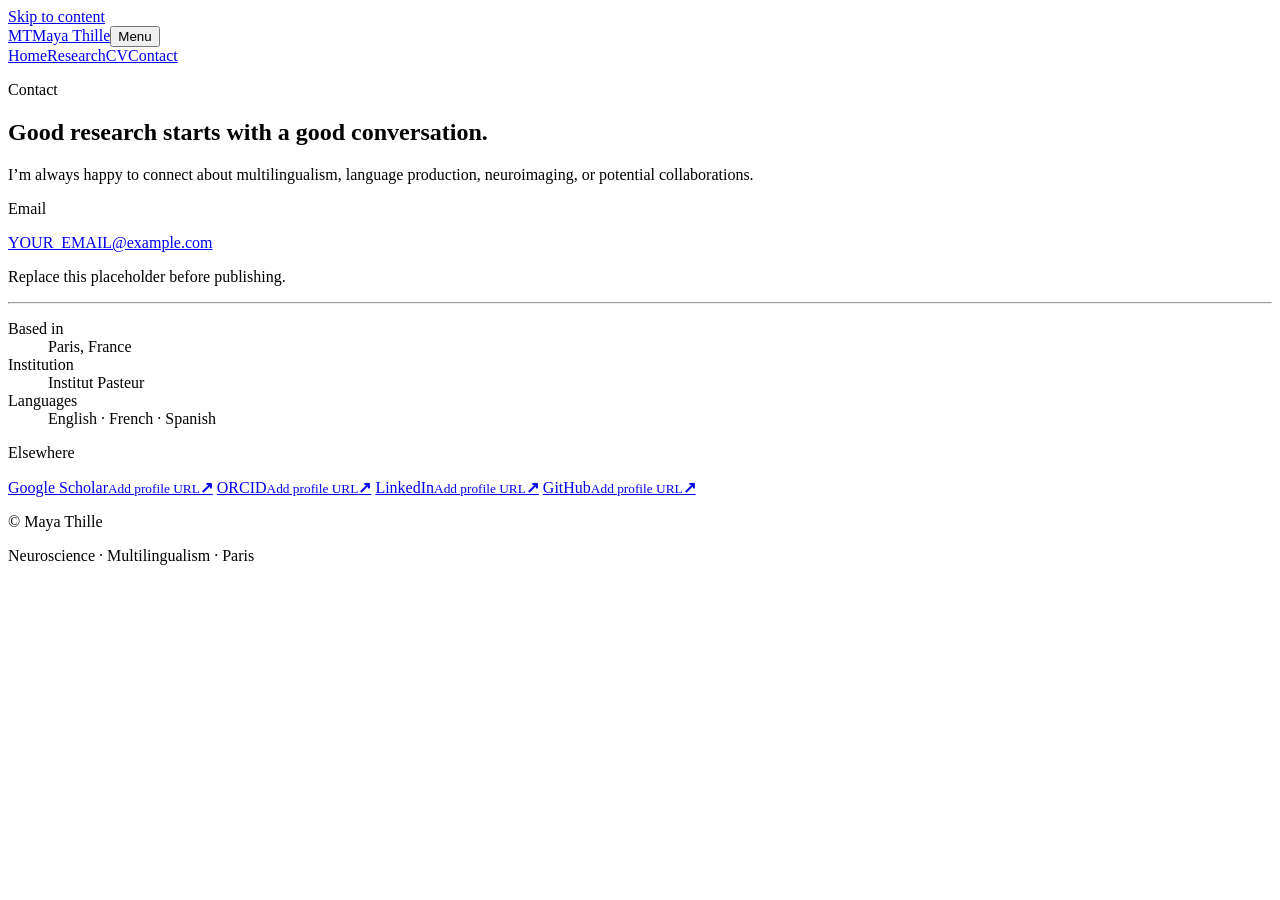
==== contact.html @ ec7914dd "Add files via upload" ====
<!doctype html>
<html lang="en">
<head>
  <meta charset="utf-8"><meta name="viewport" content="width=device-width, initial-scale=1">
  <meta name="description" content="Contact Maya Thille about neuroscience, multilingualism, or research collaboration.">
  <title>Contact | Maya Thille</title>
  <link rel="icon" href="assets/favicon.svg" type="image/svg+xml">
  <link rel="preconnect" href="https://fonts.googleapis.com"><link rel="preconnect" href="https://fonts.gstatic.com" crossorigin>
  <link href="https://fonts.googleapis.com/css2?family=DM+Sans:wght@400;500;600;700&family=Newsreader:opsz,wght@6..72,500;6..72,600&display=swap" rel="stylesheet">
  <link rel="stylesheet" href="assets/styles.css"><script src="assets/script.js" defer></script>
</head>
<body data-page="contact">
  <a class="skip-link" href="#main">Skip to content</a>
  <header class="site-header"><a class="brand" href="index.html" aria-label="Maya Thille, home"><span class="brand-mark">MT</span><span>Maya Thille</span></a><button class="menu-toggle" aria-expanded="false" aria-controls="site-nav"><span></span><span></span><span></span><span class="sr-only">Menu</span></button><nav id="site-nav" class="site-nav" aria-label="Primary navigation"><a href="index.html">Home</a><a href="research.html">Research</a><a href="cv.html">CV</a><a class="active" href="contact.html">Contact</a></nav></header>
  <main id="main">
    <section class="contact-hero shell">
      <div class="contact-copy reveal">
        <p class="eyebrow">Contact</p>
        <h1>Good research starts with a good conversation.</h1>
        <p>I’m always happy to connect about multilingualism, language production, neuroimaging, or potential collaborations.</p>
      </div>
      <div class="contact-card reveal">
        <p class="contact-label">Email</p>
        <!-- Replace the placeholder address below with your real email in both the href and visible text. -->
        <a class="contact-email" href="mailto:YOUR_EMAIL@example.com">YOUR_EMAIL@example.com</a>
        <p class="placeholder-note">Replace this placeholder before publishing.</p>
        <hr>
        <dl><div><dt>Based in</dt><dd>Paris, France</dd></div><div><dt>Institution</dt><dd>Institut Pasteur</dd></div><div><dt>Languages</dt><dd>English · French · Spanish</dd></div></dl>
      </div>
    </section>

    <section class="section shell link-section reveal">
      <p class="section-number">Elsewhere</p>
      <div class="profile-links">
        <!-- Replace # with your profile URLs. -->
        <a href="#" aria-label="Add Maya's Google Scholar URL"><span>Google Scholar</span><small>Add profile URL</small><b aria-hidden="true">↗</b></a>
        <a href="#" aria-label="Add Maya's ORCID URL"><span>ORCID</span><small>Add profile URL</small><b aria-hidden="true">↗</b></a>
        <a href="#" aria-label="Add Maya's LinkedIn URL"><span>LinkedIn</span><small>Add profile URL</small><b aria-hidden="true">↗</b></a>
        <a href="#" aria-label="Add Maya's GitHub URL"><span>GitHub</span><small>Add profile URL</small><b aria-hidden="true">↗</b></a>
      </div>
    </section>
  </main>
  <footer class="site-footer shell"><p>© <span data-year></span> Maya Thille</p><p>Neuroscience · Multilingualism · Paris</p></footer>
</body>
</html>
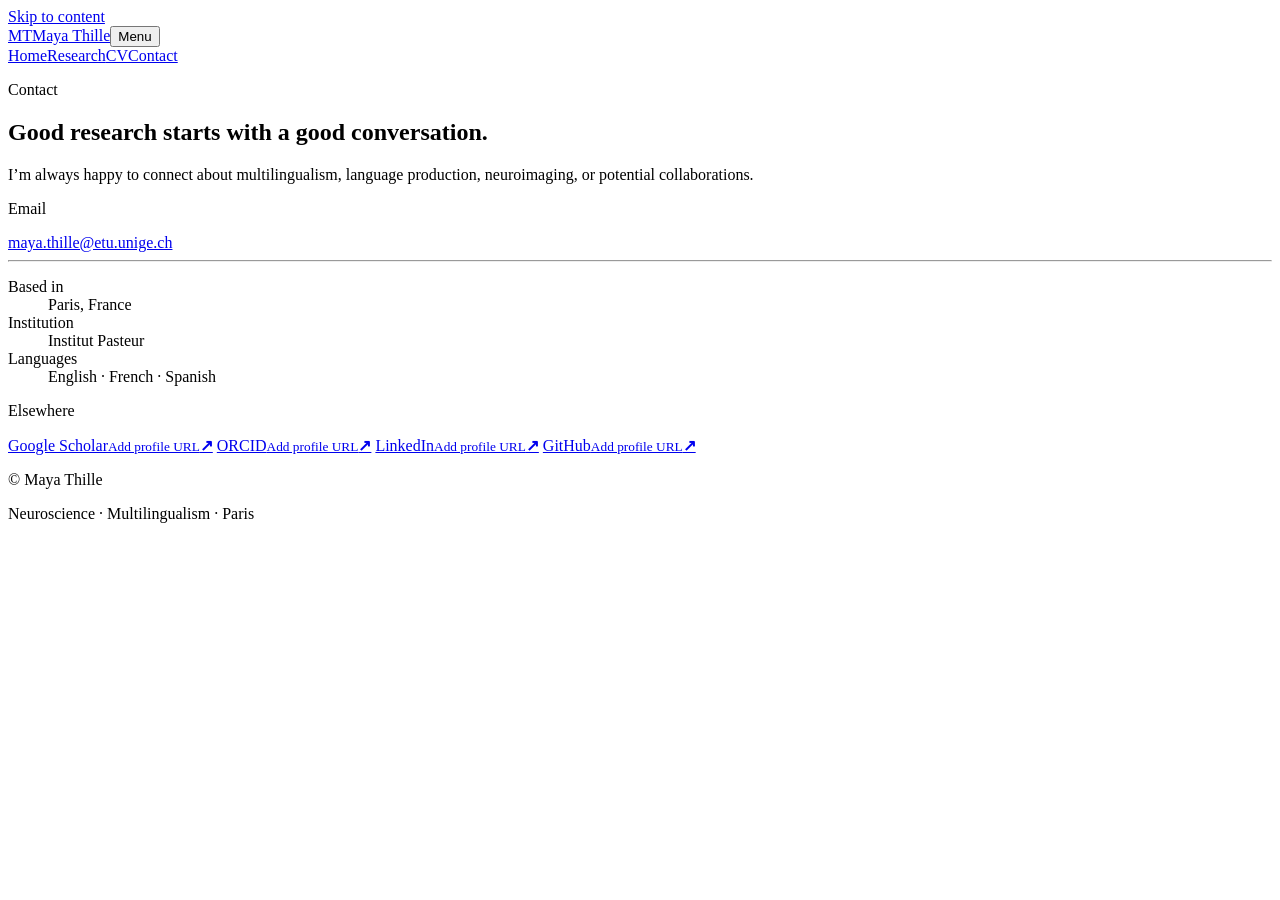
==== commit 207feae2: "Update contact information and profile links" ====
--- a/contact.html
+++ b/contact.html
@@ -22,8 +22,7 @@
       <div class="contact-card reveal">
         <p class="contact-label">Email</p>
         <!-- Replace the placeholder address below with your real email in both the href and visible text. -->
-        <a class="contact-email" href="mailto:YOUR_EMAIL@example.com">YOUR_EMAIL@example.com</a>
-        <p class="placeholder-note">Replace this placeholder before publishing.</p>
+        <a class="contact-email" href="mailto:maya.thille@etu.unige.ch">maya.thille@etu.unige.ch</a>
         <hr>
         <dl><div><dt>Based in</dt><dd>Paris, France</dd></div><div><dt>Institution</dt><dd>Institut Pasteur</dd></div><div><dt>Languages</dt><dd>English · French · Spanish</dd></div></dl>
       </div>
@@ -34,9 +33,9 @@
       <div class="profile-links">
         <!-- Replace # with your profile URLs. -->
         <a href="#" aria-label="Add Maya's Google Scholar URL"><span>Google Scholar</span><small>Add profile URL</small><b aria-hidden="true">↗</b></a>
-        <a href="#" aria-label="Add Maya's ORCID URL"><span>ORCID</span><small>Add profile URL</small><b aria-hidden="true">↗</b></a>
-        <a href="#" aria-label="Add Maya's LinkedIn URL"><span>LinkedIn</span><small>Add profile URL</small><b aria-hidden="true">↗</b></a>
-        <a href="#" aria-label="Add Maya's GitHub URL"><span>GitHub</span><small>Add profile URL</small><b aria-hidden="true">↗</b></a>
+        <a href="https://orcid.org/0009-0000-3382-6309" aria-label="Add Maya's ORCID URL"><span>ORCID</span><small>Add profile URL</small><b aria-hidden="true">↗</b></a>
+        <a href="www.linkedin.com/in/maya-thille-a87a28192" aria-label="Add Maya's LinkedIn URL"><span>LinkedIn</span><small>Add profile URL</small><b aria-hidden="true">↗</b></a>
+        <a href="https://github.com/mthille" aria-label="Add Maya's GitHub URL"><span>GitHub</span><small>Add profile URL</small><b aria-hidden="true">↗</b></a>
       </div>
     </section>
   </main>
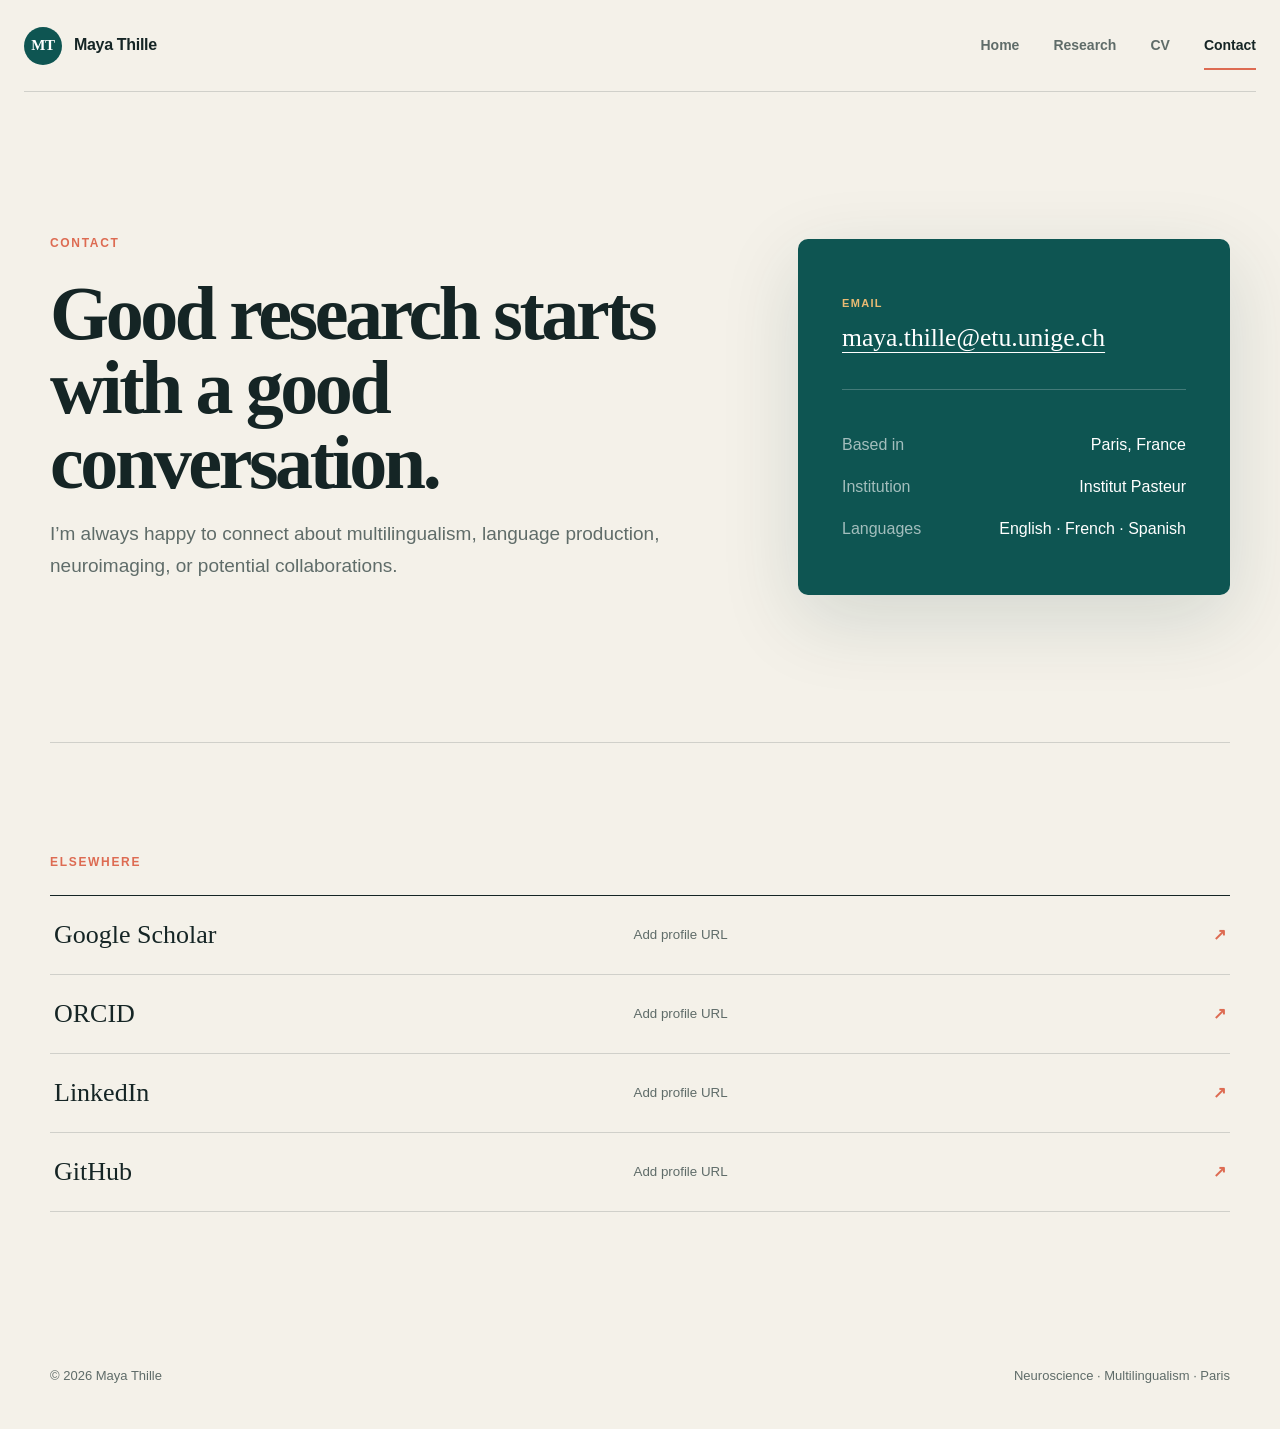
==== commit 898ede26: "Update favicon and stylesheet paths in contact.html" ====
--- a/contact.html
+++ b/contact.html
@@ -4,10 +4,10 @@
   <meta charset="utf-8"><meta name="viewport" content="width=device-width, initial-scale=1">
   <meta name="description" content="Contact Maya Thille about neuroscience, multilingualism, or research collaboration.">
   <title>Contact | Maya Thille</title>
-  <link rel="icon" href="assets/favicon.svg" type="image/svg+xml">
+  <link rel="icon" href="favicon.svg" type="image/svg+xml">
   <link rel="preconnect" href="https://fonts.googleapis.com"><link rel="preconnect" href="https://fonts.gstatic.com" crossorigin>
   <link href="https://fonts.googleapis.com/css2?family=DM+Sans:wght@400;500;600;700&family=Newsreader:opsz,wght@6..72,500;6..72,600&display=swap" rel="stylesheet">
-  <link rel="stylesheet" href="assets/styles.css"><script src="assets/script.js" defer></script>
+  <link rel="stylesheet" href="styles.css"><script src="script.js" defer></script>
 </head>
 <body data-page="contact">
   <a class="skip-link" href="#main">Skip to content</a>
--- a/styles.css
+++ b/styles.css
@@ -0,0 +1,14 @@
+:root{--ink:#152525;--muted:#5f6c69;--paper:#f4f1e9;--white:#fffdf8;--teal:#0e5552;--teal-dark:#083b3a;--coral:#dd6b52;--gold:#d7ae58;--line:rgba(21,37,37,.16);--serif:"Newsreader",Georgia,serif;--sans:"DM Sans",Arial,sans-serif;--shadow:0 24px 80px rgba(15,57,55,.14)}
+*{box-sizing:border-box}html{scroll-behavior:smooth}body{margin:0;background:var(--paper);color:var(--ink);font-family:var(--sans);font-size:16px;line-height:1.65}a{color:inherit}img{max-width:100%}.shell{width:min(1180px,calc(100% - 48px));margin-inline:auto}.sr-only{position:absolute;width:1px;height:1px;padding:0;margin:-1px;overflow:hidden;clip:rect(0,0,0,0);white-space:nowrap;border:0}.skip-link{position:fixed;top:12px;left:12px;z-index:1000;transform:translateY(-150%);background:var(--ink);color:white;padding:10px 16px;border-radius:4px}.skip-link:focus{transform:none}
+.site-header{height:92px;display:flex;align-items:center;justify-content:space-between;width:min(1320px,calc(100% - 48px));margin:auto;border-bottom:1px solid var(--line)}.brand{display:flex;align-items:center;gap:12px;text-decoration:none;font-weight:700;letter-spacing:-.02em}.brand-mark{display:grid;place-items:center;width:38px;height:38px;border-radius:50%;background:var(--teal);color:white;font-family:var(--serif);font-size:15px}.site-nav{display:flex;align-items:center;gap:34px}.site-nav a{text-decoration:none;color:var(--muted);font-size:14px;font-weight:600;position:relative}.site-nav a:hover,.site-nav a.active{color:var(--ink)}.site-nav a.active:after{content:"";position:absolute;left:0;right:0;bottom:-13px;height:2px;background:var(--coral)}.menu-toggle{display:none;border:0;background:none;padding:8px}.menu-toggle>span:not(.sr-only){display:block;width:24px;height:2px;background:var(--ink);margin:5px 0}
+.hero{min-height:690px;display:grid;grid-template-columns:1.2fr .8fr;gap:80px;align-items:center;padding-block:80px}.eyebrow,.section-number{text-transform:uppercase;letter-spacing:.14em;font-size:12px;font-weight:700;color:var(--coral);margin:0 0 22px}.hero h1,.page-hero h1,.contact-copy h1{font:600 clamp(54px,7vw,94px)/.98 var(--serif);letter-spacing:-.045em;margin:0;max-width:820px}.hero h1 em{color:var(--teal);font-weight:500}.hero-lede{font-size:19px;max-width:680px;color:var(--muted);margin:30px 0}.button-row{display:flex;gap:14px;flex-wrap:wrap}.button{display:inline-flex;align-items:center;justify-content:center;gap:12px;text-decoration:none;border:1px solid var(--teal);padding:13px 20px;border-radius:999px;font-weight:700;font-family:inherit;font-size:14px;cursor:pointer}.button-primary{background:var(--teal);color:white}.button-primary:hover{background:var(--teal-dark)}.button-secondary{background:transparent;color:var(--teal)}.button-secondary:hover{background:rgba(14,85,82,.07)}.button-light{border-color:white;color:white}.button-light:hover{background:white;color:var(--teal)}
+.hero-visual{position:relative;aspect-ratio:1;border-radius:50%;border:1px solid var(--line);display:grid;place-items:center;background:radial-gradient(circle,rgba(255,255,255,.9),rgba(215,174,88,.1) 50%,transparent 51%)}.hero-visual:before,.hero-visual:after{content:"";position:absolute;border-radius:50%;border:1px solid rgba(14,85,82,.18)}.hero-visual:before{inset:16%}.hero-visual:after{inset:32%}.brain-core{width:112px;height:112px;border-radius:48% 52% 46% 54%;display:grid;place-items:center;background:var(--teal);color:white;z-index:2;box-shadow:0 14px 45px rgba(14,85,82,.3);animation:breathe 5s ease-in-out infinite}.brain-core span{font:500 24px var(--serif)}.orbit{position:absolute;inset:0;animation:spin 20s linear infinite}.orbit span{position:absolute;display:grid;place-items:center;width:54px;height:54px;border-radius:50%;background:var(--white);border:1px solid var(--line);font-weight:700;color:var(--teal);box-shadow:0 8px 25px rgba(21,37,37,.1)}.orbit-one span{top:3%;left:46%}.orbit-two{animation-duration:16s;animation-direction:reverse;transform:rotate(120deg)}.orbit-two span{top:14%;left:14%;transform:rotate(-120deg)}.orbit-three{animation-duration:24s;transform:rotate(240deg)}.orbit-three span{top:18%;right:8%;transform:rotate(-240deg)}.dot{position:absolute;width:10px;height:10px;border-radius:50%;background:var(--coral)}.dot-a{top:28%;left:8%}.dot-b{right:10%;bottom:25%;background:var(--gold)}.dot-c{left:30%;bottom:7%;background:var(--teal)}@keyframes spin{to{transform:rotate(360deg)}}@keyframes breathe{50%{transform:scale(1.05);border-radius:52% 48% 55% 45%}}
+.section{padding-block:110px}.intro-section{display:grid;grid-template-columns:.8fr 1.2fr;gap:80px;border-top:1px solid var(--line)}h2{font:600 clamp(38px,5vw,62px)/1.05 var(--serif);letter-spacing:-.035em;margin:0}.prose-large{font-size:20px;color:var(--muted)}.prose-large p:first-child{margin-top:0}.section-heading{display:flex;justify-content:space-between;align-items:end;margin-bottom:44px}.text-link{text-decoration:none;font-weight:700;color:var(--teal)}.card-grid{display:grid;grid-template-columns:repeat(3,1fr);gap:18px}.feature-card{background:var(--white);border:1px solid var(--line);border-radius:10px;padding:34px;min-height:330px;display:flex;flex-direction:column;transition:transform .25s,box-shadow .25s}.feature-card:hover{transform:translateY(-6px);box-shadow:var(--shadow)}.card-index{color:var(--coral);font-weight:700;font-size:13px}.feature-card h3{font:600 31px/1.05 var(--serif);margin:54px 0 16px}.feature-card p{color:var(--muted);margin:0 0 28px}.tag-row{display:flex;gap:8px;flex-wrap:wrap;margin-top:auto}.tag-row span{font-size:11px;text-transform:uppercase;letter-spacing:.08em;padding:6px 9px;border-radius:4px;background:rgba(14,85,82,.07);color:var(--teal);font-weight:700}.path-section{display:grid;grid-template-columns:1fr 1fr;gap:100px;align-items:start}.path-copy>p:last-child{font-size:18px;color:var(--muted);max-width:500px}.path-list{list-style:none;margin:0;padding:0;border-top:1px solid var(--line)}.path-list li{display:flex;justify-content:space-between;gap:30px;padding:25px 0;border-bottom:1px solid var(--line)}.path-list span{color:var(--muted);font-size:14px}.path-list strong{text-align:right}.cta-section{background:var(--teal);color:white}.cta-inner{padding-block:110px;display:grid;grid-template-columns:1fr auto;gap:40px;align-items:end}.cta-inner .eyebrow{grid-column:1/-1;color:#e9ba73}.cta-inner h2{max-width:800px}.site-footer{display:flex;justify-content:space-between;padding-block:30px;font-size:13px;color:var(--muted)}
+.page-hero{padding-block:110px 90px}.page-hero h1{max-width:1000px}.page-hero>p:last-child{font-size:20px;color:var(--muted);max-width:700px;margin:32px 0 0}.research-question{border-top:1px solid var(--line);border-bottom:1px solid var(--line)}.research-question blockquote{font:500 clamp(34px,4.5vw,60px)/1.1 var(--serif);letter-spacing:-.03em;margin:0;max-width:1000px}.research-project{display:grid;grid-template-columns:260px 1fr;gap:80px;padding:70px 0;border-bottom:1px solid var(--line)}.project-meta{display:flex;flex-direction:column;gap:8px;text-transform:uppercase;letter-spacing:.1em;font-size:11px;font-weight:700;color:var(--coral)}.project-meta span:last-child{color:var(--muted)}.project-content h2{font-size:48px}.project-content>p{font-size:18px;color:var(--muted);max-width:760px}.clean-list{padding:0;list-style:none;margin:28px 0}.clean-list li{padding:10px 0 10px 26px;position:relative}.clean-list li:before{content:"↗";position:absolute;left:0;color:var(--coral)}.finding-grid{display:grid;grid-template-columns:repeat(3,1fr);margin-top:36px;border:1px solid var(--line);border-radius:8px;overflow:hidden}.finding-grid div{padding:22px;border-right:1px solid var(--line)}.finding-grid div:last-child{border:0}.finding-grid strong{display:block;font:600 38px var(--serif);color:var(--teal)}.finding-grid span{font-size:13px;color:var(--muted)}.methods-section{background:var(--teal-dark);color:white}.methods-grid{display:grid;grid-template-columns:repeat(3,1fr);gap:1px;background:rgba(255,255,255,.2);border:1px solid rgba(255,255,255,.2)}.method{background:var(--teal-dark);padding:36px}.method>span{color:#e9ba73;font-size:12px;font-weight:700}.method h3{font:500 28px var(--serif);margin:50px 0 12px}.method p{color:rgba(255,255,255,.7);margin:0}.future-section{display:grid;grid-template-columns:1fr 1fr;gap:80px}.future-section>p{font-size:19px;color:var(--muted);margin-top:40px}
+.cv-header{display:flex;align-items:end;justify-content:space-between;gap:40px}.cv-header h1{font-size:70px}.print-button{white-space:nowrap}.cv-layout{display:grid;grid-template-columns:260px 1fr;gap:80px;padding-bottom:100px}.cv-sidebar{border-top:1px solid var(--ink)}.cv-sidebar section{padding:26px 0;border-bottom:1px solid var(--line)}.cv-sidebar h2{font:700 12px var(--sans);text-transform:uppercase;letter-spacing:.12em;margin-bottom:14px}.cv-sidebar ul{list-style:none;padding:0;margin:0;color:var(--muted);font-size:14px}.cv-sidebar li{padding:2px 0}.cv-section{padding:0 0 64px}.cv-section>h2{font-size:38px;padding-bottom:20px;border-bottom:2px solid var(--ink)}.cv-item{display:grid;grid-template-columns:130px 1fr;gap:30px;padding:28px 0;border-bottom:1px solid var(--line)}.cv-date{font-size:13px;color:var(--coral);font-weight:700}.cv-item h3{font:600 25px var(--serif);margin:0}.cv-place{font-weight:700;color:var(--teal);margin:3px 0 10px}.cv-item p:not(.cv-place),.cv-item ul{color:var(--muted);margin-bottom:0}.skills-lines p{padding:15px 0;margin:0;border-bottom:1px solid var(--line);color:var(--muted)}.skills-lines strong{color:var(--ink)}
+.contact-hero{min-height:650px;display:grid;grid-template-columns:1.2fr .8fr;gap:100px;align-items:center;padding-block:90px}.contact-copy h1{font-size:76px}.contact-copy>p:last-child{font-size:19px;color:var(--muted);max-width:620px}.contact-card{background:var(--teal);color:white;padding:44px;border-radius:10px;box-shadow:var(--shadow)}.contact-label{text-transform:uppercase;letter-spacing:.12em;font-size:11px;color:#e9ba73;font-weight:700}.contact-email{font:500 clamp(19px,2vw,28px) var(--serif);text-decoration-thickness:1px;text-underline-offset:6px;overflow-wrap:anywhere}.placeholder-note{font-size:12px;color:#ffd3c9;margin-top:14px}.contact-card hr{border:0;border-top:1px solid rgba(255,255,255,.22);margin:34px 0}.contact-card dl{margin:0}.contact-card dl div{display:flex;justify-content:space-between;gap:20px;padding:8px 0}.contact-card dt{color:rgba(255,255,255,.62)}.contact-card dd{margin:0;text-align:right}.link-section{border-top:1px solid var(--line)}.profile-links{border-top:1px solid var(--ink)}.profile-links a{display:grid;grid-template-columns:1fr 1fr auto;align-items:center;text-decoration:none;padding:24px 4px;border-bottom:1px solid var(--line);transition:padding .2s,background .2s}.profile-links a:hover{padding-inline:18px;background:rgba(255,255,255,.45)}.profile-links span{font:500 26px var(--serif)}.profile-links small{color:var(--muted)}.profile-links b{color:var(--coral)}
+.reveal{opacity:0;transform:translateY(18px);transition:opacity .7s ease,transform .7s ease}.reveal.visible{opacity:1;transform:none}
+@media(max-width:850px){.site-header{height:76px}.menu-toggle{display:block;z-index:10}.site-nav{display:none;position:absolute;z-index:9;top:76px;left:0;right:0;background:var(--paper);padding:25px 24px;border-bottom:1px solid var(--line);flex-direction:column;align-items:flex-start;gap:20px}.site-nav.open{display:flex}.site-nav a.active:after{bottom:-5px}.hero,.contact-hero{grid-template-columns:1fr;gap:40px;min-height:0}.hero-visual{width:min(500px,100%);justify-self:center}.intro-section,.path-section,.future-section,.cta-inner{grid-template-columns:1fr;gap:40px}.cta-inner .eyebrow{grid-column:auto}.card-grid,.methods-grid{grid-template-columns:1fr}.feature-card{min-height:280px}.research-project{grid-template-columns:1fr;gap:25px}.project-meta{flex-direction:row}.cv-layout{grid-template-columns:1fr}.cv-sidebar{display:grid;grid-template-columns:repeat(2,1fr);gap:0 28px}.cv-header{align-items:start;flex-direction:column}.contact-copy h1{font-size:64px}}
+@media(max-width:560px){.shell,.site-header{width:min(100% - 28px,1180px)}.hero,.page-hero,.contact-hero{padding-block:64px}.hero h1,.page-hero h1,.contact-copy h1{font-size:48px}.section{padding-block:72px}.intro-section{gap:30px}.card-grid{gap:12px}.section-heading{align-items:start;gap:20px;flex-direction:column}.path-list li{flex-direction:column;gap:3px}.path-list strong{text-align:left}.research-project{padding:50px 0}.project-content h2{font-size:36px}.finding-grid{grid-template-columns:1fr}.finding-grid div{border-right:0;border-bottom:1px solid var(--line)}.cv-sidebar{grid-template-columns:1fr}.cv-item{grid-template-columns:1fr;gap:5px}.profile-links a{grid-template-columns:1fr auto}.profile-links small{display:none}.site-footer{flex-direction:column}.hero-visual{margin-top:20px}.contact-card{padding:30px}}
+@media(prefers-reduced-motion:reduce){html{scroll-behavior:auto}.orbit,.brain-core{animation:none}.reveal{opacity:1;transform:none;transition:none}}
+@media print{.site-header,.site-footer,.print-button{display:none!important}body{background:white;font-size:11pt}.shell{width:100%}.page-hero{padding:0 0 35px}.page-hero h1{font-size:36pt}.cv-layout{grid-template-columns:180px 1fr;gap:35px;padding:0}.cv-section{break-inside:avoid;padding-bottom:28px}.cv-section>h2{font-size:22pt}.cv-item{break-inside:avoid;padding:14px 0}.reveal{opacity:1;transform:none}}
